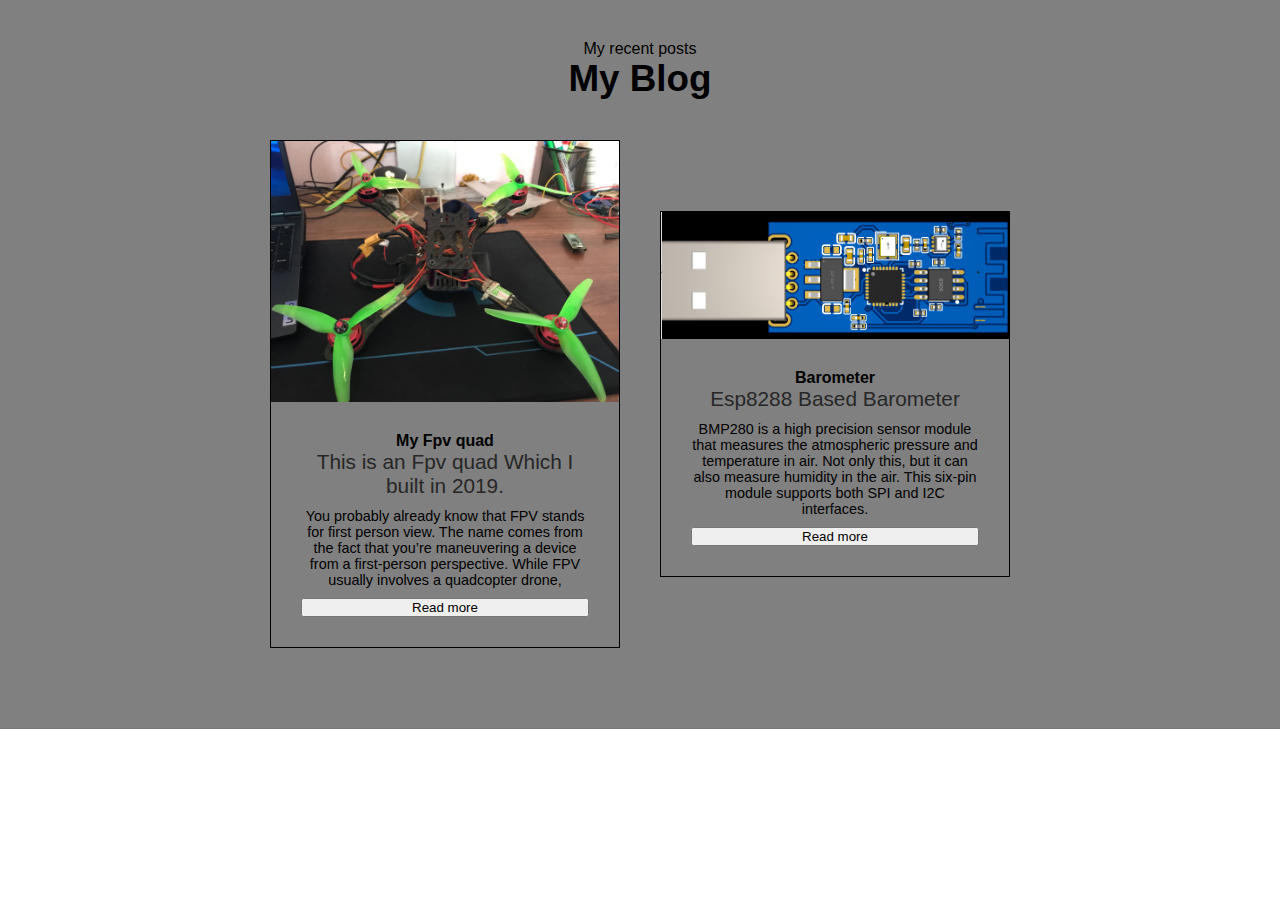
==== index.html @ fee4fd45 "fixedreadme" ====
<html lang="en">

<head>
    <meta charset="UTF-8">
    <meta name="viewport" content="width=device-width, initial-scale=1.0, maximum-sclae=1.0, user-saclable=no">
    <meta http-equiv="X-UA-Compatible" content="IE=edge">
    <meta name="viewport" content="width=device-width, initial-scale=1.0">
    <title>Refesh's Website</title>
    <link rel="stylesheet" href="css/styles.css">
    <script type="text/javascript" src="js/function.js"></script>
    <link rel="shortcut icon" href="images/bloglogo.png" />
</head>

<body>
    <section id="blog">

        <div class="blog-heading">
            <span>My recent posts</span>
            <h3>My Blog</h3>
        </div>

        <div class="blog-container">

            <div class="blog-box">
                <div class="blog-img">

                    <img src="images/myquad.jpeg" alt="blog">

                </div>
                <div class="blog-text">
                    <b>My Fpv quad</b>
                    <a href="#" class="blog-title">This is an Fpv quad Which I built in 2019.</a>
                    <p>You probably already know that FPV stands for first person view. The name comes from the fact
                        that you’re maneuvering a device from a first-person perspective. While FPV usually involves a
                        quadcopter drone,<span id="dots"></span><span id="more"> technically, any kind of
                            radio-controlled device can be called FPV if you’re
                            looking from the view of the camera embedded on the device. These include fixed-wing planes,
                            RCcars, and even boats.This is an Fpv quad Which I built in 2019.You probably already know that FPV stands for first person view. The name comes from the
                            fact that you’re maneuvering a device from a first-person perspective. While FPV usually involves a quadcopter drone, technically, any kind of radio-controlled device can be called FPV if you’re
                            looking from the view of the camera embedded on the device. These include fixed-wing planes, RC cars, and even boats.
                        </span>
                    </p>
                    <button onclick="myFunction()" id="mybtn">Read more</button>

                </div>
            </div>
            <div class="blog-box">
                <div class="blog-img">

                    <img src="images/usbbar.png" alt="blog">

                </div>
                <style>

                </style>
                <div class="blog-text">
                    <b>Barometer</b>
                    <a href="#" class="blog-title">Esp8288 Based Barometer</a>
                    <p>BMP280 is a high precision sensor module that measures the atmospheric pressure and temperature
                        in air. Not only this, but it can also measure humidity in the air. This six-pin module supports
                        both SPI and I2C interfaces.<span id="dots"></span><span id="more">It uses a BMP280 barometric
                            pressure sensor. These sensors are pre-calibrated, unlike other sensors. Therefore, they
                            start measuring temperature, pressure, and humidity instantly after powering them. You don’t
                            need extra components for its calibration or operation.</span>
                    </p>
                    <button onclick="" id="#">Read more</button>
                </div>
            </div>
            <!-- <div class="blog-box">
                <div class="blog-img">

                    <img src="images/myquad.jpeg" alt="blog">

                </div>
                <div class="blog-text">
                    <span>My Fpv quad</span>
                    <a href="#" class="blog-title">This is my racing quad which I build in 2019</a>
                    <p>You probably already know that FPV stands for first person view. The name comes from the fact
                        that you're maneuvering a device from a first-person perspective. While FPV usually involves a
                        quadcopter drone, technically, any kind of radio-controlled device can be called FPV if you're
                        looking from the view of the camera embedded on the device</p>
                    <a href="#">Read More</a>
                </div>
            </div>-->
        </div>

    </section>

</body>

</html>
---- css/styles.css ----
*{
    margin: 0;
    padding: 0;
    font-family: 'Roboto', sans-serif;
    box-sizing: border-box;
     
}
a{
    text-decoration: none;
}
ul{
    list-style: none;
}
body{
    margin: 0;
    padding: 0;
    font-family: 'Roboto', sans-serif;
}


#blog{
    display: flex;
    flex-direction: column;
    justify-content: center;
    align-items: center;
    background-color: grey;
    padding: 40;
    border-bottom: 1px solid rgba(0,0,0,0.05);
}

.blog-heading{
    display: flex;
    flex-direction: column;
    justify-content: center;
    align-items: center;
}
.blog-heading span{
    color: #000;
    font-size: 1rem;
}
.blog-heading h3{
    font-size: 2.3rem;
    color: #000;
    font-weight: 600;
}

.blog-container{
    display: flex;
    justify-content: center;
    align-items: center;
    margin : 20px 0px;
    flex-wrap: wrap;
}

.blog-box{
    width: 350px;
    background-color: gray;
    border: 1px solid rgb(0, 0, 0);
    margin: 20px;

}


.blog-img{
    width: 100%;
    height: auto;
}

.blog-img img{
    width: 100%;
    height: 100%;
    object-fit: cover;
    object-position: center;
}

.blog-text{
    padding: 30px;
    display : flex;
    flex-direction: column;
    overflow: hidden;
}
.blog-text b{
    color: black;
    font-size: 1rem;
    font-weight: 800;
    text-align: center;
}


.blog-text .blog-title{
    font-size: 1.3rem;
    font-weight: 500;
    color: #272727;
    text-align: center;
}

.blog-text .blog-title:hover{
    color: rgb(245, 0, 0);
    transition: all ease 0.3s;
}
.blog-text p{
    color: #000000;
    font-size: 0.9rem;
    text-align: center;
    margin: 10px 0px;
}
.blog-text
#more {
    display: none;
}
@media(max-width:1250px){
    blog-box{
        width : 300px;
        
    }
}
@media(max-width:1100px){
    .blog-box{
        width : 70%;

    }
}
@media(max-width:500px){
    .blog-box{
    margin: 20px 0px;
    width: 100%;

    }
    #blog{
        padding: 20px;
    }
}
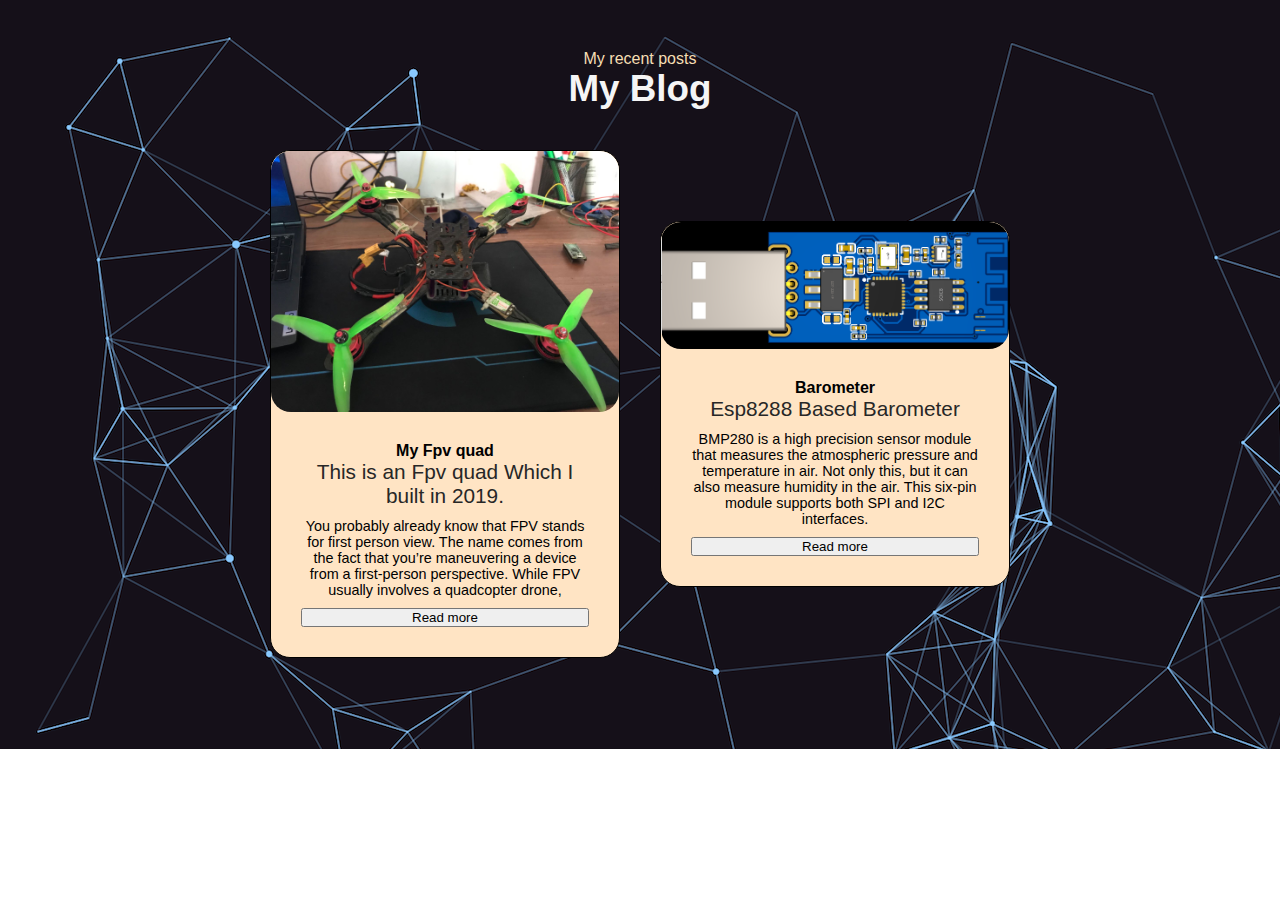
==== commit d216feac: "newfunctionforreadmesecond" ====
--- a/index.html
+++ b/index.html
@@ -58,12 +58,12 @@
                     <a href="#" class="blog-title">Esp8288 Based Barometer</a>
                     <p>BMP280 is a high precision sensor module that measures the atmospheric pressure and temperature
                         in air. Not only this, but it can also measure humidity in the air. This six-pin module supports
-                        both SPI and I2C interfaces.<span id="dots"></span><span id="more">It uses a BMP280 barometric
+                        both SPI and I2C interfaces.<span id="dots1"></span><span id="more1">It uses a BMP280 barometric
                             pressure sensor. These sensors are pre-calibrated, unlike other sensors. Therefore, they
                             start measuring temperature, pressure, and humidity instantly after powering them. You don’t
                             need extra components for its calibration or operation.</span>
                     </p>
-                    <button onclick="" id="#">Read more</button>
+                    <button onclick="myFunction1()" id="mybtn1">Read more</button>
                 </div>
             </div>
             <!-- <div class="blog-box">
--- a/css/styles.css
+++ b/css/styles.css
@@ -23,8 +23,8 @@
     flex-direction: column;
     justify-content: center;
     align-items: center;
-    background-color: grey;
-    padding: 40;
+    background-image: url(../images/back.png);
+    padding: 50;
     border-bottom: 1px solid rgba(0,0,0,0.05);
 }
 
@@ -35,12 +35,12 @@
     align-items: center;
 }
 .blog-heading span{
-    color: #000;
+    color: wheat;
     font-size: 1rem;
 }
 .blog-heading h3{
     font-size: 2.3rem;
-    color: #000;
+    color: whitesmoke;
     font-weight: 600;
 }
 
@@ -53,10 +53,12 @@
 }
 
 .blog-box{
+    
     width: 350px;
-    background-color: gray;
+    background-color: bisque;
     border: 1px solid rgb(0, 0, 0);
     margin: 20px;
+    border-radius: 20px;
 
 }
 
@@ -71,6 +73,7 @@
     height: 100%;
     object-fit: cover;
     object-position: center;
+    border-radius: 20px;
 }
 
 .blog-text{
@@ -108,6 +111,9 @@
 #more {
     display: none;
 }
+#more1{
+    display: none;
+}
 @media(max-width:1250px){
     blog-box{
         width : 300px;
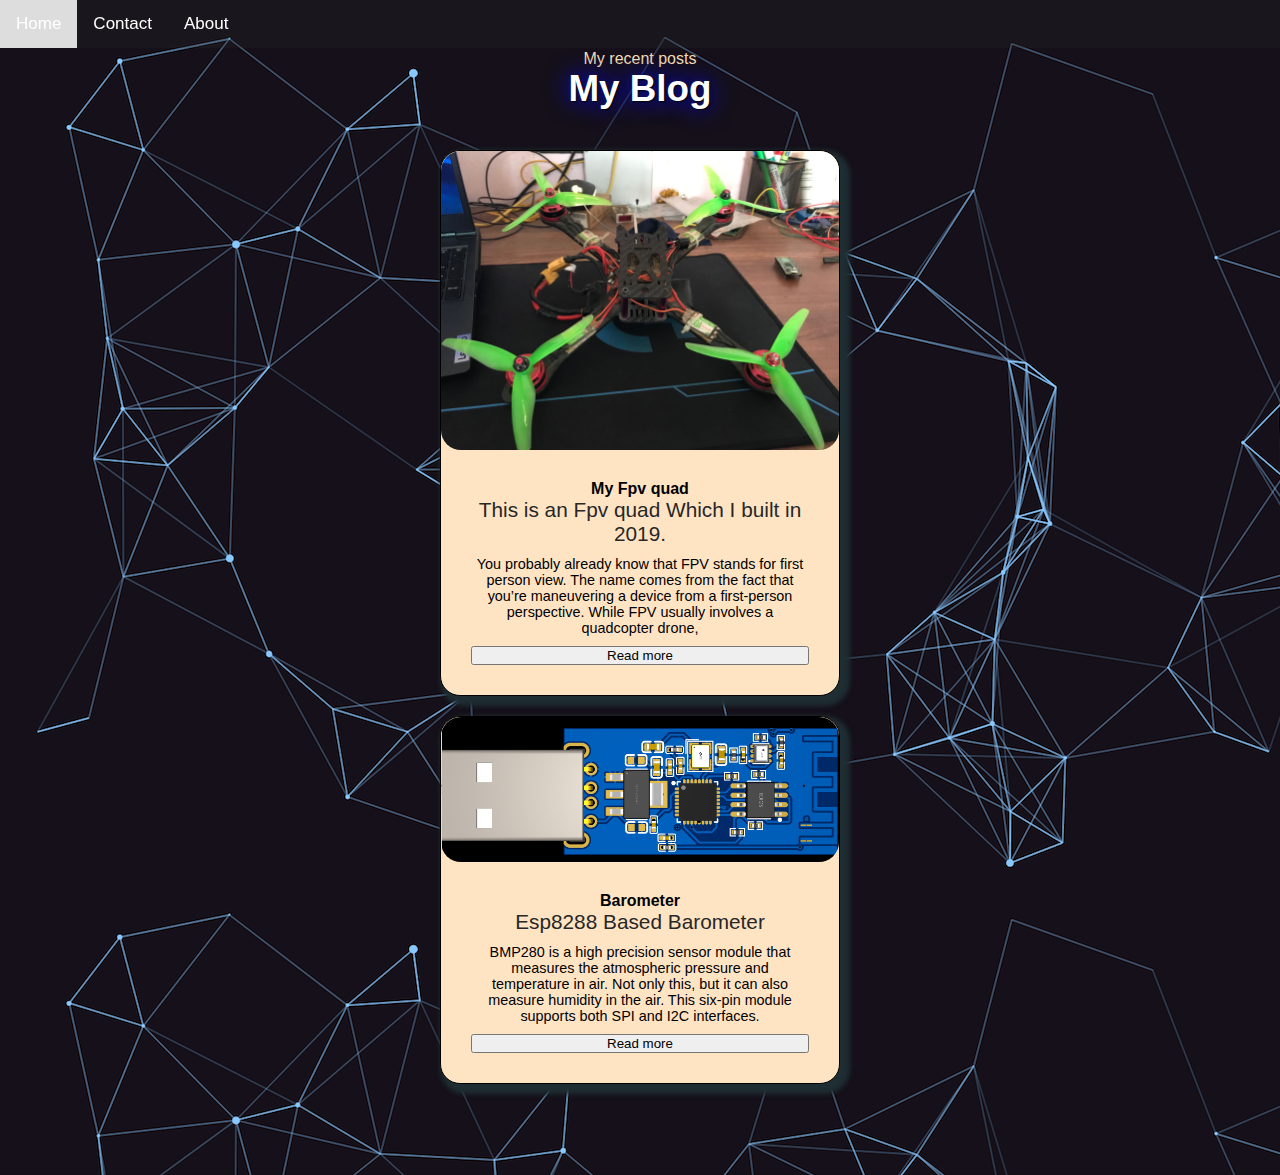
==== commit 3c60304f: "added_topbar" ====
--- a/index.html
+++ b/index.html
@@ -12,6 +12,13 @@
 </head>
 
 <body>
+    <div
+        class = "topbar">
+        <a class ="active" href="#home">Home</a>
+        <a href="#contact">Contact</a>
+        <a href="#about">About</a>
+
+    </div>
     <section id="blog">
 
         <div class="blog-heading">
--- a/css/styles.css
+++ b/css/styles.css
@@ -18,6 +18,34 @@
 }
 
 
+.topbar{
+    background-color: #3333;
+    overflow: hidden;
+    position: fixed;
+    top: 0;
+    width: 100%;
+    z-index: 1;
+    
+}
+
+.topbar a{
+    float: left;
+    color: white;
+    text-align: center;
+    padding: 14px 16px;
+    text-decoration: none;
+    font-size: 17px;
+    
+}
+
+.topbar a:hover{
+    background-color: #ddd;
+    color: black;
+}
+
+.topbar a.active{
+    color: white;
+}
 #blog{
     display: flex;
     flex-direction: column;
@@ -40,12 +68,12 @@
 }
 .blog-heading h3{
     font-size: 2.3rem;
-    color: whitesmoke;
-    font-weight: 600;
+    color: white;
+    text-shadow: 1px 1px 2px black, 0 0 25px blue, 0 0 5px rgb(31, 31, 53);
 }
 
 .blog-container{
-    display: flex;
+    display: inline flow-root;
     justify-content: center;
     align-items: center;
     margin : 20px 0px;
@@ -54,11 +82,12 @@
 
 .blog-box{
     
-    width: 350px;
+    width: 400px;
     background-color: bisque;
     border: 1px solid rgb(0, 0, 0);
     margin: 20px;
     border-radius: 20px;
+    box-shadow: 5px 5px 5px 5px rgb(31, 46, 51);
 
 }
 
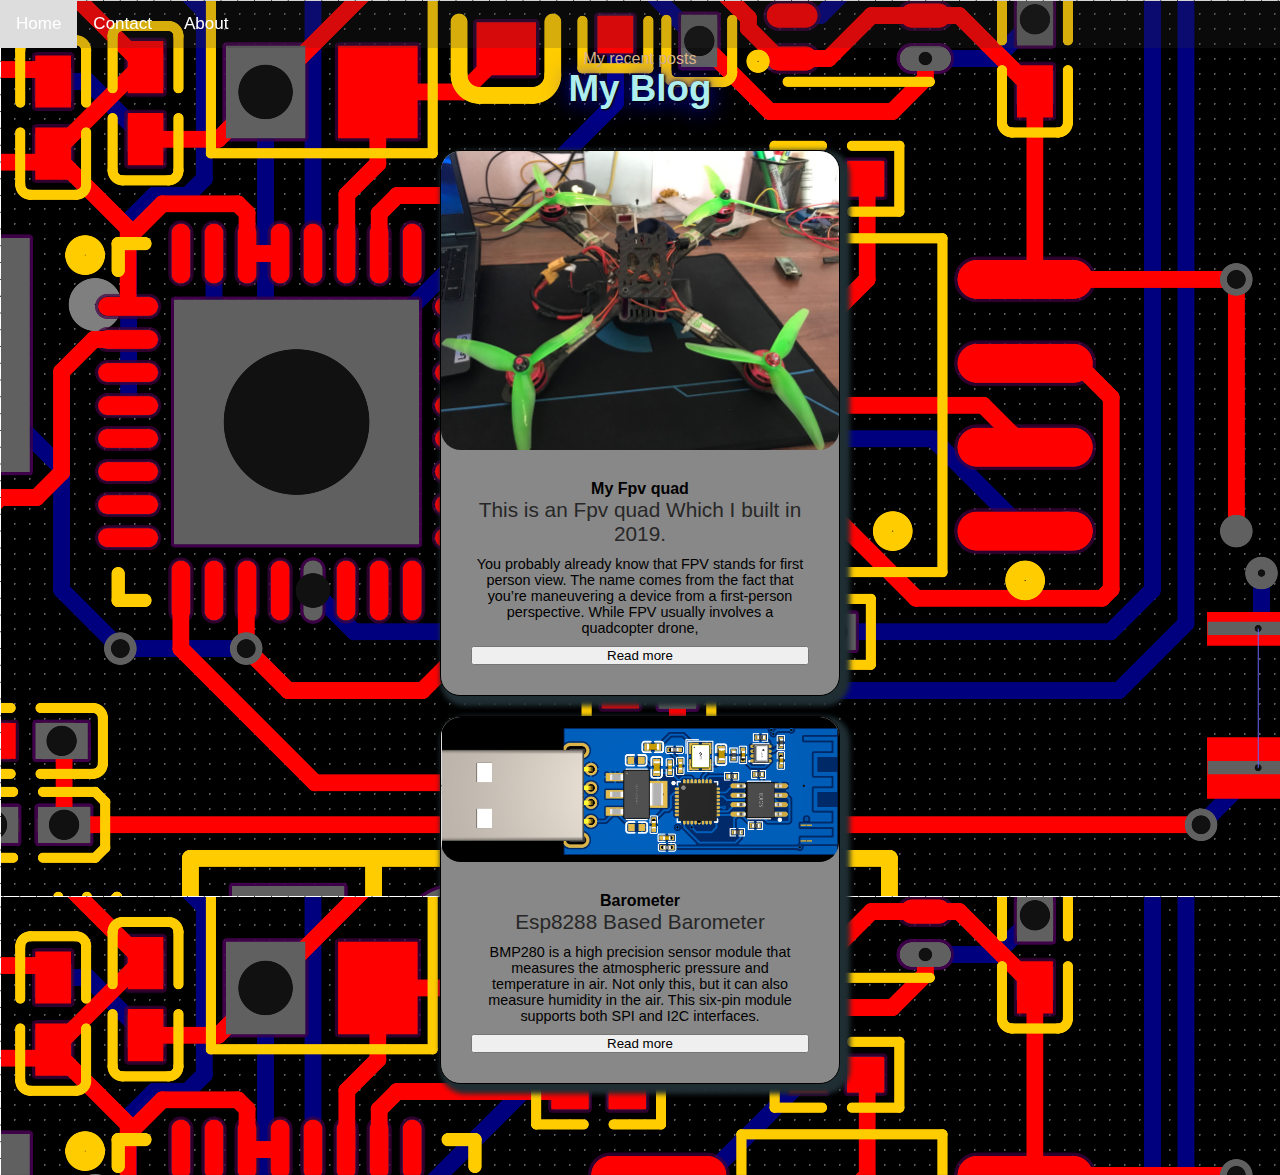
==== commit 02c0ab41: "index.html_added_linked-home_to_index" ====
--- a/index.html
+++ b/index.html
@@ -14,15 +14,15 @@
 <body>
     <div
         class = "topbar">
-        <a class ="active" href="#home">Home</a>
-        <a href="#contact">Contact</a>
-        <a href="#about">About</a>
+        <a class ="active" href="index.html">Home</a>
+        <a href="contact.html">Contact</a>
+        <a href="about.html">About</a>
 
     </div>
     <section id="blog">
 
         <div class="blog-heading">
-            <span>My recent posts</span>
+            <span>My recent posts</span>    
             <h3>My Blog</h3>
         </div>
 
--- a/css/styles.css
+++ b/css/styles.css
@@ -51,7 +51,7 @@
     flex-direction: column;
     justify-content: center;
     align-items: center;
-    background-image: url(../images/back.png);
+    background-image: url(../images/Screenshot_1.png);
     padding: 50;
     border-bottom: 1px solid rgba(0,0,0,0.05);
 }
@@ -63,12 +63,12 @@
     align-items: center;
 }
 .blog-heading span{
-    color: wheat;
+    color: burlywood;
     font-size: 1rem;
 }
 .blog-heading h3{
     font-size: 2.3rem;
-    color: white;
+    color: paleturquoise;
     text-shadow: 1px 1px 2px black, 0 0 25px blue, 0 0 5px rgb(31, 31, 53);
 }
 
@@ -83,7 +83,7 @@
 .blog-box{
     
     width: 400px;
-    background-color: bisque;
+    background-color: #888888;
     border: 1px solid rgb(0, 0, 0);
     margin: 20px;
     border-radius: 20px;
@@ -127,7 +127,7 @@
 }
 
 .blog-text .blog-title:hover{
-    color: rgb(245, 0, 0);
+    color: whitesmoke;
     transition: all ease 0.3s;
 }
 .blog-text p{
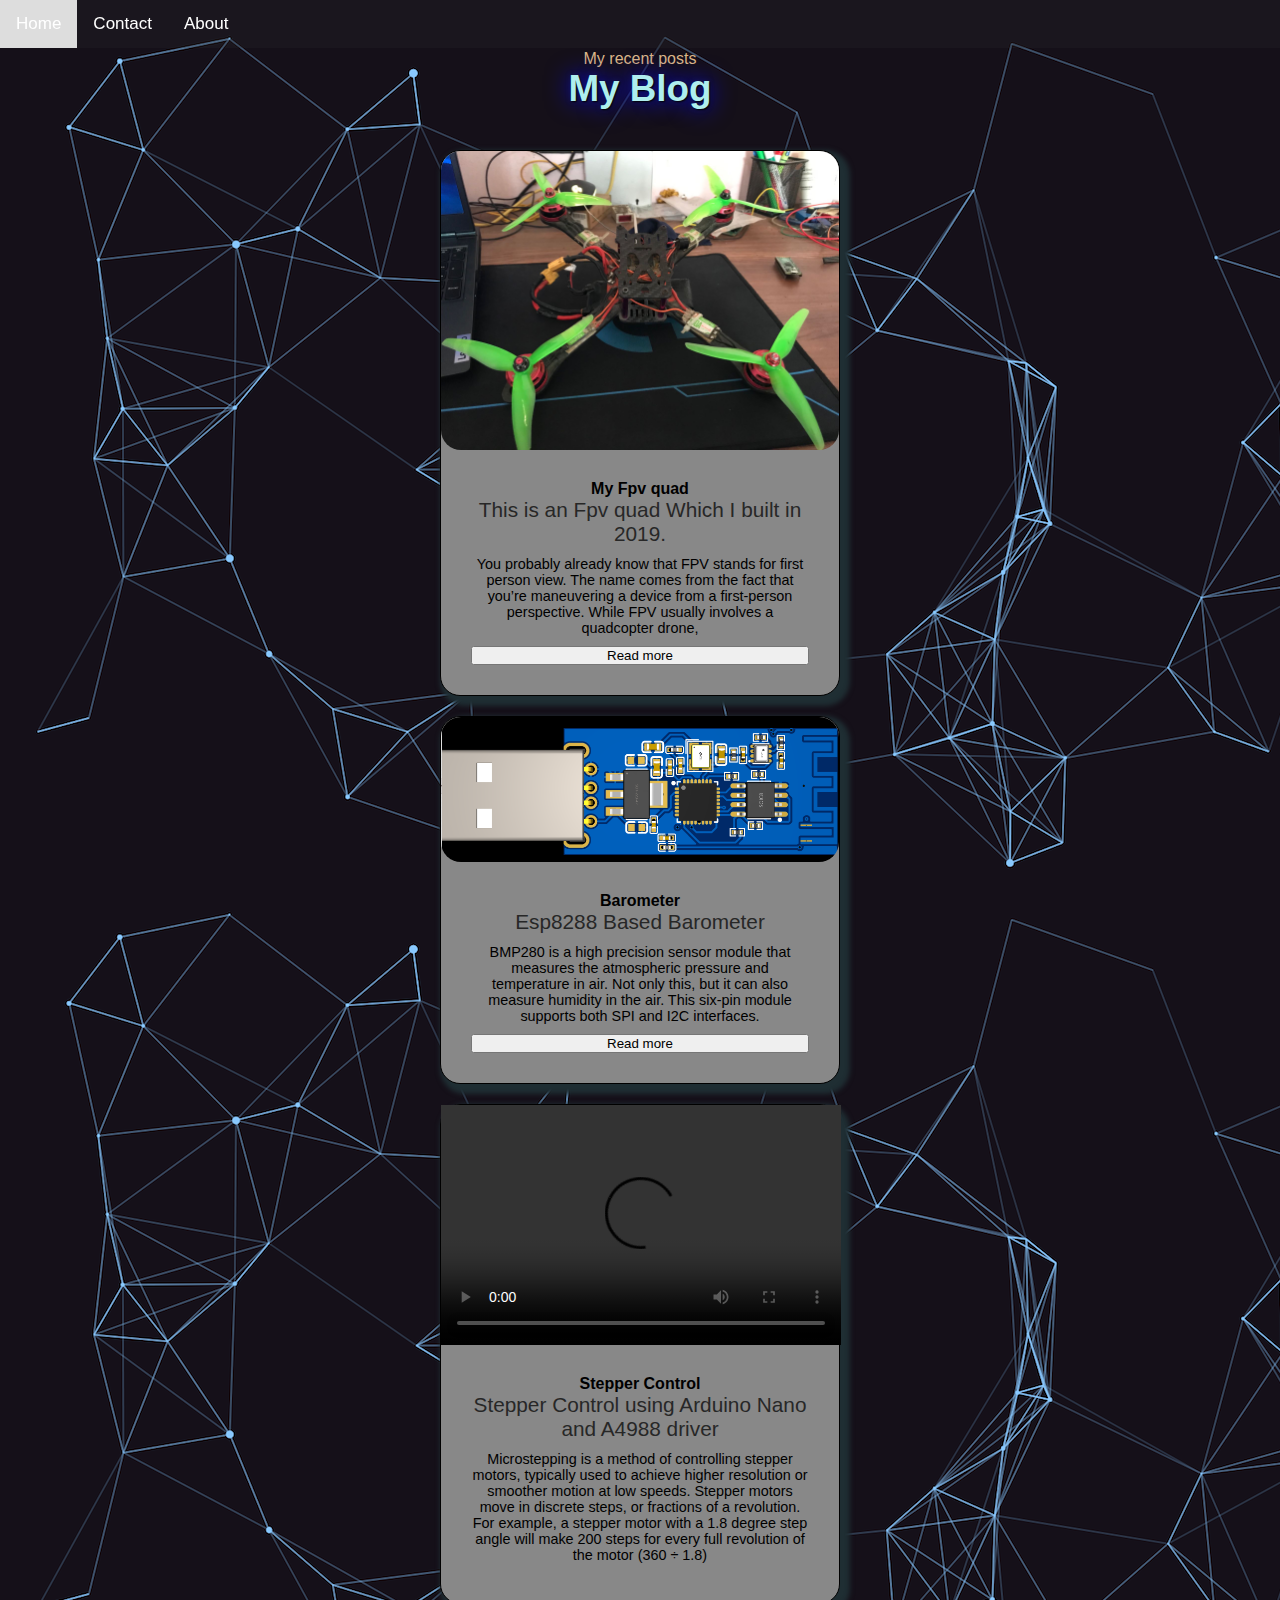
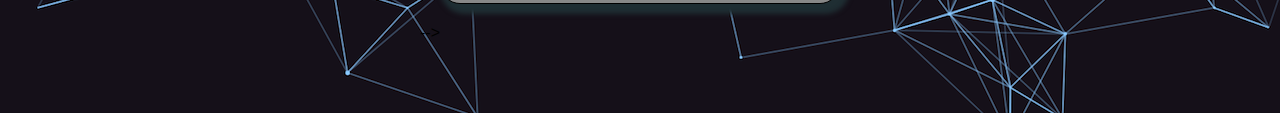
==== commit ec9dd4a9: "added_stepper_thing_Change_in_background" ====
--- a/index.html
+++ b/index.html
@@ -12,9 +12,8 @@
 </head>
 
 <body>
-    <div
-        class = "topbar">
-        <a class ="active" href="index.html">Home</a>
+    <div class="topbar">
+        <a class="active" href="index.html">Home</a>
         <a href="contact.html">Contact</a>
         <a href="about.html">About</a>
 
@@ -22,7 +21,7 @@
     <section id="blog">
 
         <div class="blog-heading">
-            <span>My recent posts</span>    
+            <span>My recent posts</span>
             <h3>My Blog</h3>
         </div>
 
@@ -42,9 +41,13 @@
                         quadcopter drone,<span id="dots"></span><span id="more"> technically, any kind of
                             radio-controlled device can be called FPV if you’re
                             looking from the view of the camera embedded on the device. These include fixed-wing planes,
-                            RCcars, and even boats.This is an Fpv quad Which I built in 2019.You probably already know that FPV stands for first person view. The name comes from the
-                            fact that you’re maneuvering a device from a first-person perspective. While FPV usually involves a quadcopter drone, technically, any kind of radio-controlled device can be called FPV if you’re
-                            looking from the view of the camera embedded on the device. These include fixed-wing planes, RC cars, and even boats.
+                            RCcars, and even boats.This is an Fpv quad Which I built in 2019.You probably already know
+                            that FPV stands for first person view. The name comes from the
+                            fact that you’re maneuvering a device from a first-person perspective. While FPV usually
+                            involves a quadcopter drone, technically, any kind of radio-controlled device can be called
+                            FPV if you’re
+                            looking from the view of the camera embedded on the device. These include fixed-wing planes,
+                            RC cars, and even boats.
                         </span>
                     </p>
                     <button onclick="myFunction()" id="mybtn">Read more</button>
@@ -73,20 +76,23 @@
                     <button onclick="myFunction1()" id="mybtn1">Read more</button>
                 </div>
             </div>
-            <!-- <div class="blog-box">
+            <div class="blog-box">
                 <div class="blog-img">
 
-                    <img src="images/myquad.jpeg" alt="blog">
+                    <video width="400" height="240" controls>
+                        <source src="images/IMG_9927.MP4" type="video/mp4">
+
+                    </video>
 
                 </div>
+                
                 <div class="blog-text">
-                    <span>My Fpv quad</span>
-                    <a href="#" class="blog-title">This is my racing quad which I build in 2019</a>
-                    <p>You probably already know that FPV stands for first person view. The name comes from the fact
-                        that you're maneuvering a device from a first-person perspective. While FPV usually involves a
-                        quadcopter drone, technically, any kind of radio-controlled device can be called FPV if you're
-                        looking from the view of the camera embedded on the device</p>
-                    <a href="#">Read More</a>
+                    <b>Stepper Control</b>
+                    <a href="#" class="blog-title">Stepper Control using Arduino Nano and A4988 driver</a>
+                    <p>Microstepping is a method of controlling stepper motors, typically used to achieve higher
+                        resolution or smoother motion at low speeds. Stepper motors move in discrete steps, or fractions
+                        of a revolution. For example, a stepper motor with a 1.8 degree step angle will make 200 steps
+                        for every full revolution of the motor (360 ÷ 1.8)</p>
                 </div>
             </div>-->
         </div>
--- a/css/styles.css
+++ b/css/styles.css
@@ -51,7 +51,7 @@
     flex-direction: column;
     justify-content: center;
     align-items: center;
-    background-image: url(../images/Screenshot_1.png);
+    background-image: url(../images/back.png);
     padding: 50;
     border-bottom: 1px solid rgba(0,0,0,0.05);
 }
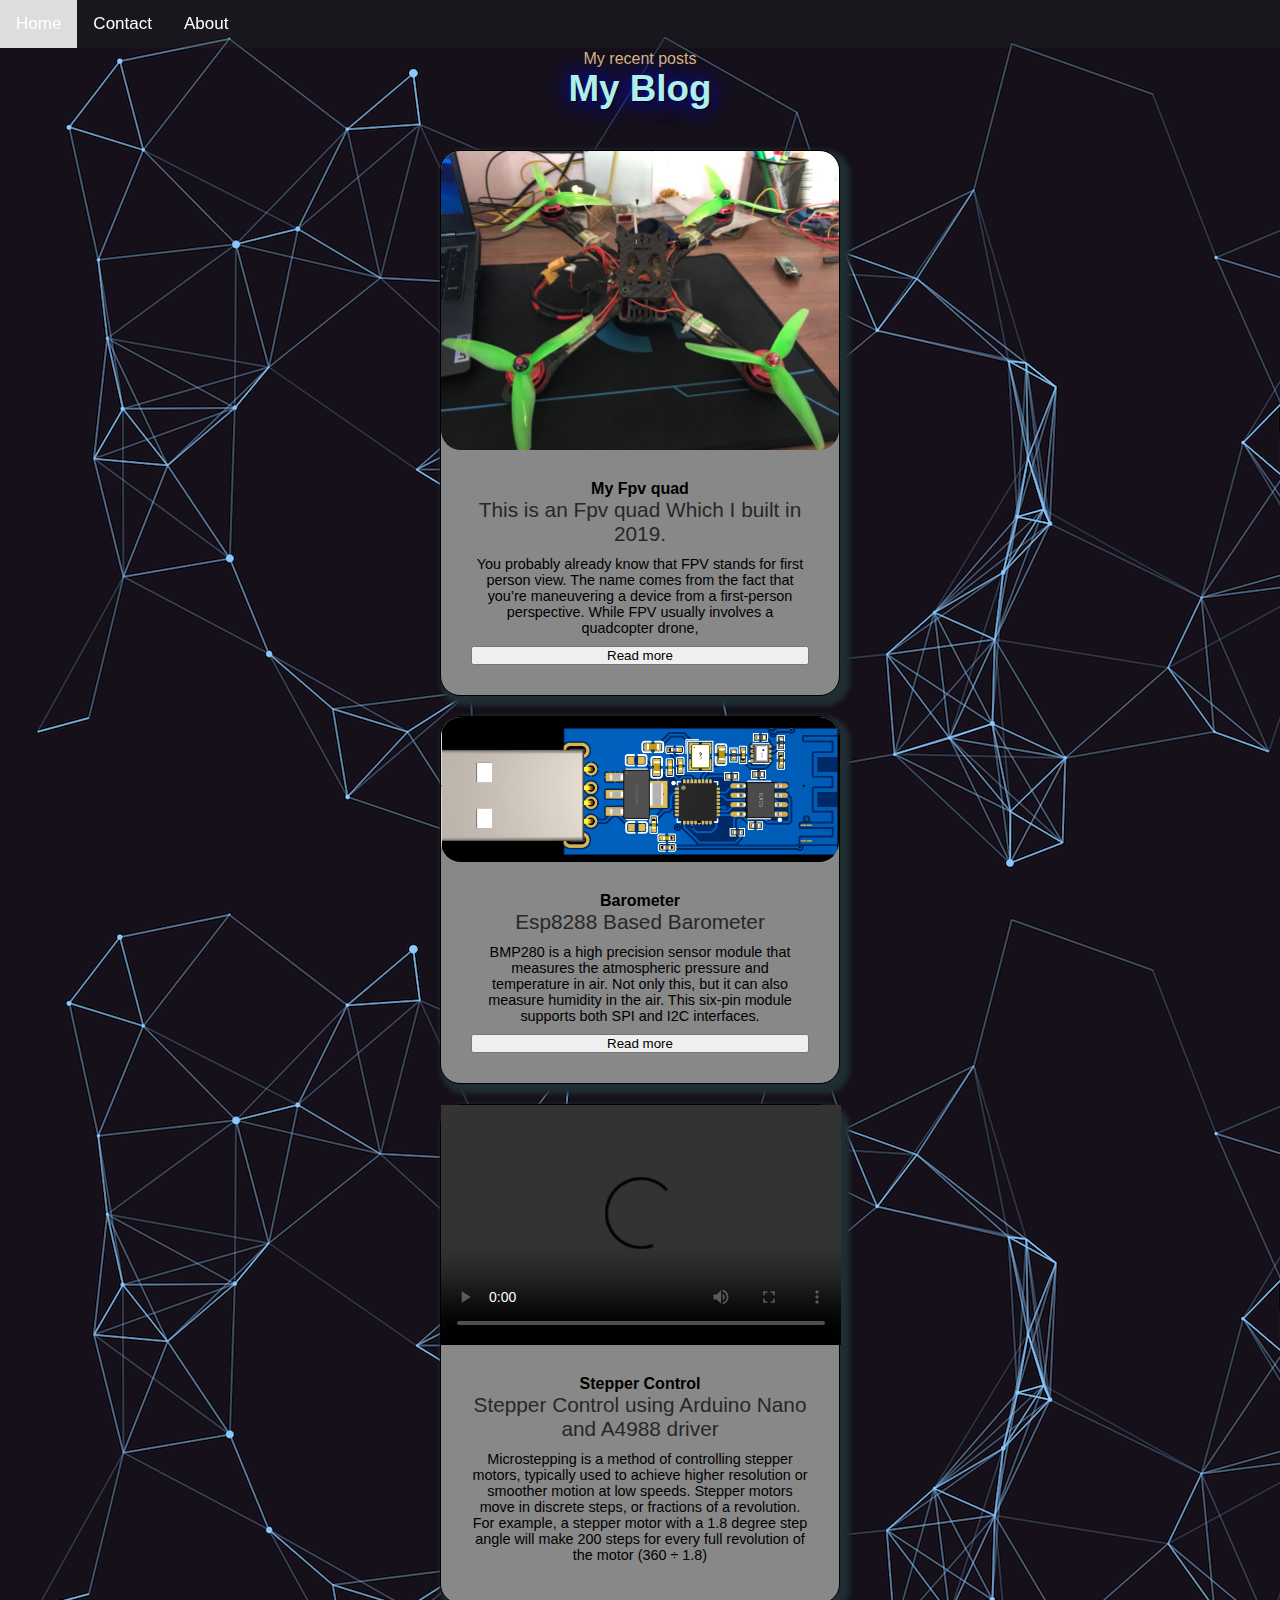
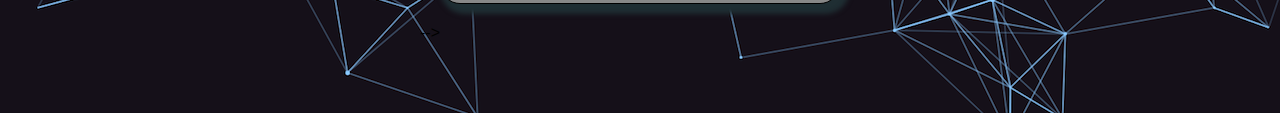
==== commit b1c93843: "added_meta_tags_for_search_engines" ====
--- a/index.html
+++ b/index.html
@@ -2,6 +2,9 @@
 
 <head>
     <meta charset="UTF-8">
+    <meta name="description" content="A besite for my Electronic's project Blog">
+    <meta name="keywords" content="quad, fpv, ,Electronic,electrical,programming,c++,Arduino,easyeda,hardware,software">
+    <meta name="author" content="RefreshMyMind">
     <meta name="viewport" content="width=device-width, initial-scale=1.0, maximum-sclae=1.0, user-saclable=no">
     <meta http-equiv="X-UA-Compatible" content="IE=edge">
     <meta name="viewport" content="width=device-width, initial-scale=1.0">
@@ -85,7 +88,7 @@
                     </video>
 
                 </div>
-                
+
                 <div class="blog-text">
                     <b>Stepper Control</b>
                     <a href="#" class="blog-title">Stepper Control using Arduino Nano and A4988 driver</a>
